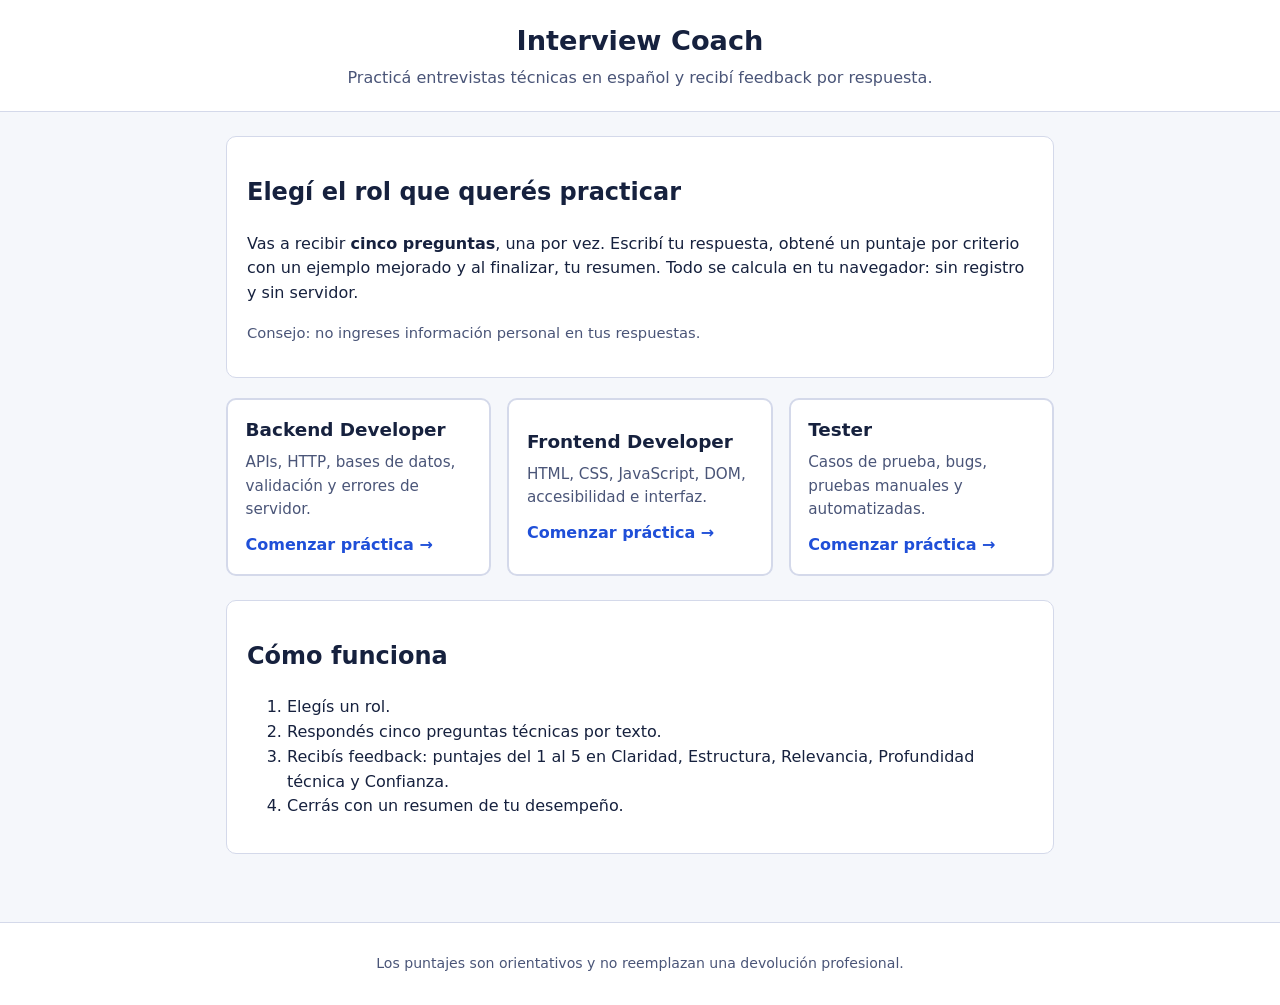
==== docs/quiz.html @ 04c26b7a "Organizar Archivos3" ====
<!DOCTYPE html>
<html lang="es-AR">
<head>
  <meta charset="UTF-8">
  <meta name="viewport" content="width=device-width, initial-scale=1.0">
  <title>Práctica — Interview Coach</title>
  <link rel="stylesheet" href="css/style.css">
</head>
<body>
  <a class="skip-link" href="#main">Saltar al contenido</a>

  <header class="site-header">
    <p class="crumb"><a href="index.html">← Volver al inicio</a></p>
    <p class="role-tag" id="role-name">Cargando…</p>
    <p class="progress" id="progress">Pregunta 1 de 5</p>
    <div class="progress-track" aria-hidden="true">
      <div class="progress-bar" id="progress-bar"></div>
    </div>
  </header>

  <main id="main" class="container">
    <p id="live-region" class="visually-hidden" role="status" aria-live="polite"></p>

    <section class="question-box" aria-labelledby="question-text">
      <h2 id="question-text">Preparando pregunta…</h2>
    </section>

    <form id="answer-form" novalidate>
      <label for="answer-text">Tu respuesta</label>
      <textarea id="answer-text" name="answer" rows="7"
        placeholder="Escribí tu respuesta con ejemplos y detalles…"
        aria-describedby="form-error"></textarea>
      <p id="form-error" class="error" role="alert" hidden></p>
      <div class="actions">
        <button type="submit" class="btn primary">Enviar respuesta</button>
        <button type="button" class="btn ghost" id="exit-btn">Salir de la práctica</button>
      </div>
    </form>

    <section id="feedback" aria-labelledby="feedback-title" hidden></section>

    <div class="actions">
      <button type="button" class="btn primary" id="next-btn" hidden>Siguiente pregunta →</button>
    </div>
  </main>

  <footer class="site-footer">
    <p>Los puntajes son orientativos y no reemplazan una devolución profesional.</p>
  </footer>

  <script src="js/data.js"></script>
  <script src="js/utils.js"></script>
  <script src="js/app.js"></script>
</body>
</html>
---- docs/css/style.css ----
/* Interview Coach — estilos responsive, alto contraste y foco visible */
:root {
  --bg: #f5f7fb;
  --surface: #ffffff;
  --ink: #16213e;
  --muted: #4a5578;
  --brand: #1f4fd8;
  --brand-dark: #163aa3;
  --ok: #0f7b4f;
  --warn: #8a5a00;
  --error: #b3261e;
  --border: #d4d9ea;
  --radius: 10px;
}

* { box-sizing: border-box; }

body {
  margin: 0;
  font-family: system-ui, -apple-system, "Segoe UI", Roboto, sans-serif;
  color: var(--ink);
  background: var(--bg);
  line-height: 1.55;
}

.skip-link {
  position: absolute;
  left: -9999px;
  background: var(--brand);
  color: #fff;
  padding: 0.6rem 1rem;
  z-index: 10;
}
.skip-link:focus { left: 0; top: 0; }

:focus-visible {
  outline: 3px solid var(--brand);
  outline-offset: 2px;
}

.visually-hidden {
  position: absolute;
  width: 1px; height: 1px;
  margin: -1px; padding: 0;
  overflow: hidden;
  clip: rect(0 0 0 0);
  border: 0;
}

.site-header {
  background: var(--surface);
  border-bottom: 1px solid var(--border);
  padding: 1.25rem 1rem;
  text-align: center;
}

.site-header h1 { margin: 0 0 0.25rem; font-size: 1.7rem; }
.tagline { margin: 0; color: var(--muted); }
.crumb a { color: var(--brand); text-decoration: none; font-weight: 600; }
.role-tag {
  display: inline-block;
  margin: 0.4rem 0 0;
  background: var(--brand);
  color: #fff;
  padding: 0.25rem 0.8rem;
  border-radius: 999px;
  font-size: 0.9rem;
  font-weight: 600;
}
.progress { margin: 0.5rem 0 0.35rem; font-weight: 600; }

.progress-track {
  height: 8px;
  background: var(--border);
  border-radius: 999px;
  max-width: 480px;
  margin: 0 auto;
  overflow: hidden;
}
.progress-bar {
  height: 100%;
  width: 0;
  background: var(--brand);
  transition: width 0.3s ease;
}

.container {
  max-width: 860px;
  margin: 0 auto;
  padding: 1.5rem 1rem 3rem;
}

.intro, .how, .question-box, .overall, #feedback {
  background: var(--surface);
  border: 1px solid var(--border);
  border-radius: var(--radius);
  padding: 1.1rem 1.25rem;
  margin-bottom: 1.25rem;
}

.note { color: var(--muted); font-size: 0.92rem; }

.roles-grid {
  display: grid;
  grid-template-columns: repeat(auto-fit, minmax(230px, 1fr));
  gap: 1rem;
  margin-bottom: 1.5rem;
}

.role-card {
  display: block;
  width: 100%;
  text-align: left;
  background: var(--surface);
  border: 2px solid var(--border);
  border-radius: var(--radius);
  padding: 1rem 1.1rem;
  cursor: pointer;
  font: inherit;
  color: inherit;
  transition: border-color 0.15s, transform 0.15s;
}
.role-card:hover { border-color: var(--brand); transform: translateY(-2px); }
.role-card h2 { margin: 0 0 0.4rem; font-size: 1.15rem; }
.role-card p { margin: 0 0 0.7rem; color: var(--muted); font-size: 0.95rem; }
.role-cta { color: var(--brand); font-weight: 600; }

.question-box h2 { margin: 0; font-size: 1.25rem; line-height: 1.45; }

label { display: block; font-weight: 600; margin-bottom: 0.4rem; }

textarea {
  width: 100%;
  font: inherit;
  padding: 0.7rem 0.8rem;
  border: 2px solid var(--border);
  border-radius: var(--radius);
  resize: vertical;
  background: #fff;
  color: var(--ink);
}
textarea[aria-invalid="true"] { border-color: var(--error); }

.error { color: var(--error); font-weight: 600; margin: 0.5rem 0 0; }

.actions {
  display: flex;
  flex-wrap: wrap;
  gap: 0.7rem;
  margin-top: 1rem;
}

.btn {
  display: inline-block;
  font: inherit;
  font-weight: 600;
  padding: 0.65rem 1.2rem;
  border-radius: var(--radius);
  border: 2px solid transparent;
  cursor: pointer;
  text-decoration: none;
  text-align: center;
}
.btn.primary { background: var(--brand); color: #fff; }
.btn.primary:hover { background: var(--brand-dark); }
.btn.ghost { background: transparent; border-color: var(--border); color: var(--ink); }
.btn.ghost:hover { border-color: var(--brand); }

.big-score {
  font-size: 2.4rem;
  font-weight: 700;
  color: var(--brand);
  margin: 0.3rem 0;
}
.big-score span { font-size: 1.1rem; color: var(--muted); font-weight: 500; }

.rubric {
  width: 100%;
  border-collapse: collapse;
  margin: 0.8rem 0;
  font-size: 0.95rem;
}
.rubric caption { text-align: left; font-weight: 700; margin-bottom: 0.4rem; }
.rubric th, .rubric td {
  border: 1px solid var(--border);
  padding: 0.5rem 0.6rem;
  text-align: left;
  vertical-align: top;
}
.rubric thead th, .rubric tbody th { background: var(--bg); }
.score-cell { font-weight: 700; white-space: nowrap; }

.fb-columns {
  display: grid;
  grid-template-columns: repeat(auto-fit, minmax(250px, 1fr));
  gap: 1rem;
  margin: 1rem 0;
}
.fb-columns h4, .improved h4 { margin: 0 0 0.4rem; font-size: 1rem; }

.improved {
  background: var(--bg);
  border: 1px solid var(--border);
  border-left: 4px solid var(--ok);
  border-radius: var(--radius);
  padding: 0.9rem 1rem;
  margin-top: 1rem;
}
.improved p { margin: 0.4rem 0 0; }
.warn { color: var(--warn); font-size: 0.9rem; font-weight: 600; }

.disclaimer { color: var(--muted); font-size: 0.88rem; margin-top: 1.2rem; }

.result-list { list-style: none; padding: 0; margin: 0; }
.result-list li {
  display: flex;
  justify-content: space-between;
  gap: 1rem;
  background: var(--surface);
  border: 1px solid var(--border);
  border-radius: var(--radius);
  padding: 0.7rem 0.9rem;
  margin-bottom: 0.5rem;
}
.result-list .p { font-weight: 700; color: var(--brand); white-space: nowrap; }

.site-footer {
  text-align: center;
  color: var(--muted);
  font-size: 0.88rem;
  padding: 1rem;
  border-top: 1px solid var(--border);
  background: var(--surface);
}

@media (max-width: 560px) {
  .site-header h1 { font-size: 1.4rem; }
  .big-score { font-size: 2rem; }
  .result-list li { flex-direction: column; gap: 0.3rem; }
  .actions .btn { width: 100%; }
}
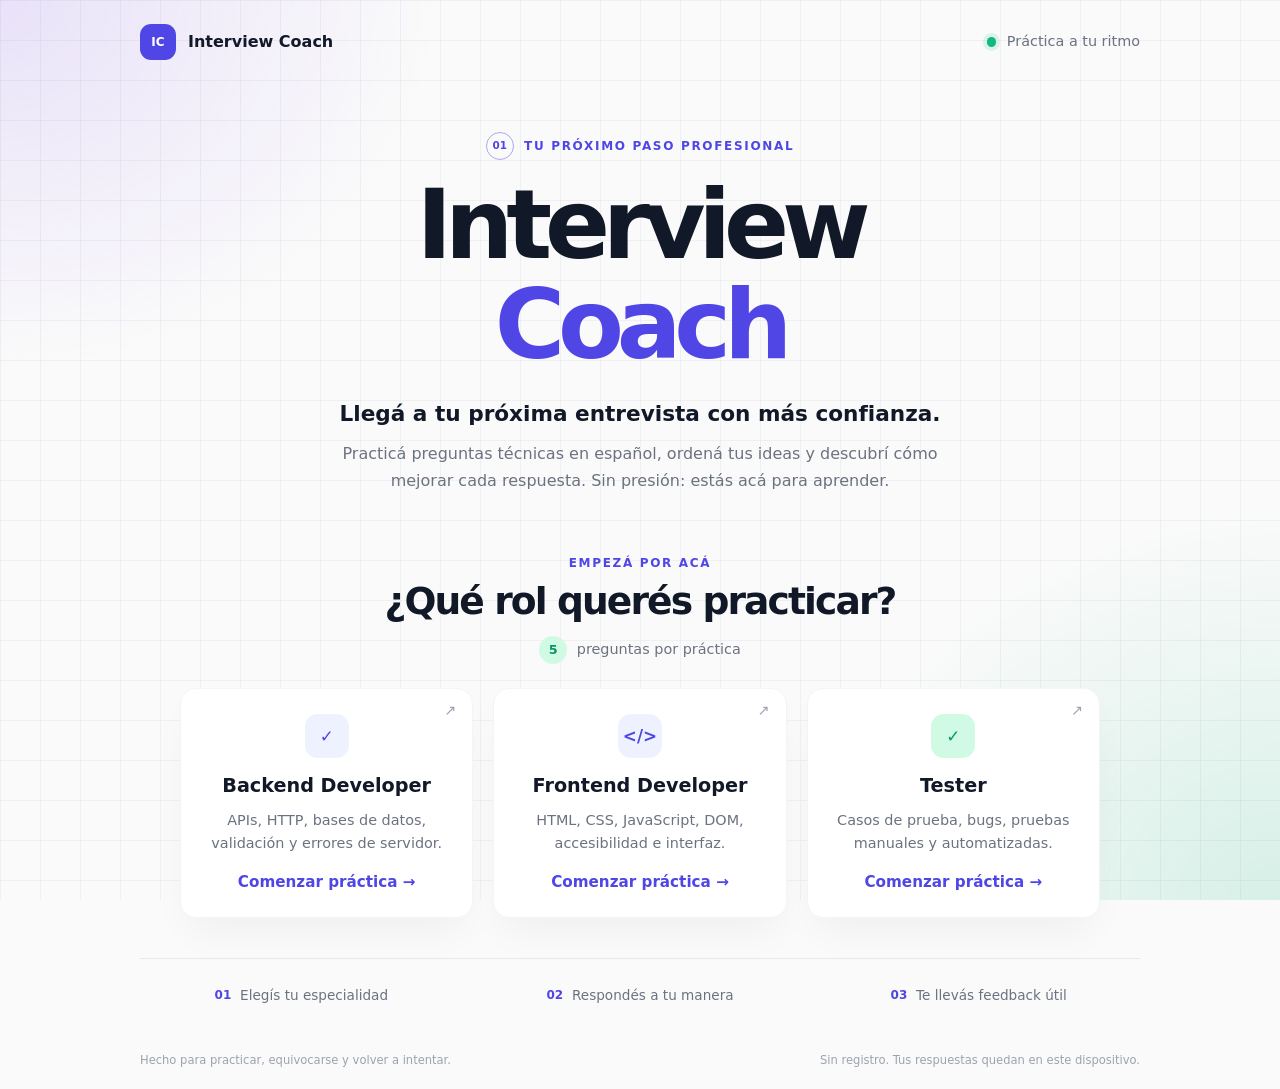
==== commit 970f728f: "Estilos" ====
--- a/docs/quiz.html
+++ b/docs/quiz.html
@@ -3,18 +3,483 @@
 <head>
   <meta charset="UTF-8">
   <meta name="viewport" content="width=device-width, initial-scale=1.0">
+  <meta name="theme-color" content="#FAFAFA">
+  <meta name="description" content="Practicá entrevistas técnicas y recibí feedback al instante.">
   <title>Práctica — Interview Coach</title>
-  <link rel="stylesheet" href="css/style.css">
+  <style>
+    :root {
+      color-scheme: light;
+      font-family: Inter, Roboto, system-ui, -apple-system, "Segoe UI", sans-serif;
+      color: #111827;
+      background: #FAFAFA;
+      font-synthesis: none;
+      text-rendering: optimizeLegibility;
+      -webkit-font-smoothing: antialiased;
+      -moz-osx-font-smoothing: grayscale;
+    }
+
+    *,
+    *::before,
+    *::after {
+      box-sizing: border-box;
+    }
+
+    html {
+      min-width: 320px;
+      min-height: 100%;
+      scroll-behavior: smooth;
+    }
+
+    body {
+      position: relative;
+      isolation: isolate;
+      display: flex;
+      min-height: 100vh;
+      min-height: 100svh;
+      flex-direction: column;
+      margin: 0;
+      background: #FAFAFA;
+      line-height: 1.5;
+    }
+
+    body::before,
+    body::after {
+      position: fixed;
+      inset: 0;
+      z-index: -1;
+      content: "";
+      pointer-events: none;
+    }
+
+    body::before {
+      background-image:
+        linear-gradient(to right, rgba(229, 231, 235, 0.55) 1px, transparent 1px),
+        linear-gradient(to bottom, rgba(229, 231, 235, 0.55) 1px, transparent 1px);
+      background-size: 40px 40px;
+    }
+
+    body::after {
+      background-image:
+        radial-gradient(ellipse 38rem 32rem at 0% 0%, rgba(139, 92, 246, 0.22), transparent 72%),
+        radial-gradient(ellipse 40rem 34rem at 100% 100%, rgba(16, 185, 129, 0.22), transparent 72%);
+    }
+
+    a,
+    button {
+      -webkit-tap-highlight-color: transparent;
+    }
+
+    button,
+    textarea {
+      font: inherit;
+    }
+
+    :focus-visible {
+      outline: 3px solid #4F46E5;
+      outline-offset: 4px;
+    }
+
+    [hidden] {
+      display: none !important;
+    }
+
+    .skip-link {
+      position: absolute;
+      top: 0.75rem;
+      left: -9999px;
+      z-index: 2;
+      padding: 0.65rem 1rem;
+      border-radius: 0.75rem;
+      background: #4F46E5;
+      color: #fff;
+      font-weight: 700;
+    }
+
+    .skip-link:focus {
+      left: 0.75rem;
+    }
+
+    .site-header {
+      width: 100%;
+      border-bottom: 1px solid rgba(148, 163, 184, 0.2);
+    }
+
+    .header-inner {
+      display: grid;
+      width: min(100% - 3rem, 1000px);
+      grid-template-columns: minmax(0, 1fr) auto minmax(0, 1fr);
+      align-items: center;
+      margin: 0 auto;
+      padding: 1.25rem 0;
+    }
+
+    .crumb {
+      justify-self: start;
+      margin: 0;
+    }
+
+    .crumb a,
+    .btn {
+      display: inline-flex;
+      min-height: 2.75rem;
+      align-items: center;
+      justify-content: center;
+      border: 1px solid #E2E8F0;
+      border-radius: 999px;
+      background: #fff;
+      color: #1E293B;
+      font-size: 0.9rem;
+      font-weight: 600;
+      text-decoration: none;
+      transition: background-color 160ms ease, border-color 160ms ease, transform 160ms ease;
+    }
+
+    .crumb a {
+      padding: 0.55rem 1rem;
+    }
+
+    .crumb a:hover,
+    .btn.ghost:hover {
+      border-color: #CBD5E1;
+      background: #F8FAFC;
+    }
+
+    .progress-summary {
+      grid-column: 2;
+      grid-row: 1;
+      min-width: min(17rem, 42vw);
+      text-align: center;
+    }
+
+    .role-tag {
+      display: inline-block;
+      margin: 0;
+      padding: 0.25rem 0.8rem;
+      border-radius: 999px;
+      background: #EEF2FF;
+      color: #4F46E5;
+      font-size: 0.8rem;
+      font-weight: 600;
+    }
+
+    .progress {
+      margin: 0.35rem 0 0.45rem;
+      color: #1E293B;
+      font-size: 0.95rem;
+      font-weight: 700;
+    }
+
+    .progress-track {
+      width: 100%;
+      height: 4px;
+      overflow: hidden;
+      border-radius: 999px;
+      background: #E2E8F0;
+    }
+
+    .progress-bar {
+      width: 0;
+      height: 100%;
+      border-radius: inherit;
+      background: #4F46E5;
+      transition: width 300ms ease;
+    }
+
+    .container {
+      display: flex;
+      width: min(100% - 2rem, 800px);
+      flex: 1;
+      flex-direction: column;
+      align-items: center;
+      justify-content: center;
+      gap: clamp(1.25rem, 3vh, 2rem);
+      margin: 0 auto;
+      padding: clamp(2rem, 6vh, 4rem) 0;
+    }
+
+    .question-box {
+      width: 100%;
+      padding: clamp(1.5rem, 4vw, 2.5rem) clamp(1.5rem, 6vw, 4rem);
+      border: 1px solid rgba(226, 232, 240, 0.8);
+      border-radius: 999px;
+      background: #fff;
+      box-shadow: 0 10px 30px rgba(15, 23, 42, 0.045);
+      text-align: center;
+    }
+
+    .question-box h2 {
+      margin: 0;
+      color: #111827;
+      font-size: clamp(1.15rem, 2.5vw, 1.35rem);
+      font-weight: 700;
+      line-height: 1.5;
+    }
+
+    #answer-form,
+    #feedback {
+      width: 100%;
+      padding: clamp(1.25rem, 4vw, 2rem);
+      border: 1px solid rgba(226, 232, 240, 0.85);
+      border-radius: 1rem;
+      background: #fff;
+      box-shadow: 0 14px 40px rgba(15, 23, 42, 0.065);
+    }
+
+    #answer-form > label {
+      display: block;
+      margin-bottom: 1rem;
+      color: #1E293B;
+      font-weight: 600;
+      text-align: center;
+    }
+
+    #answer-text {
+      display: block;
+      width: 100%;
+      min-height: 14rem;
+      resize: vertical;
+      padding: 1rem 1.1rem;
+      border: 1px solid #E2E8F0;
+      border-radius: 0.75rem;
+      background: #fff;
+      color: #1E293B;
+      line-height: 1.6;
+      transition: border-color 160ms ease, box-shadow 160ms ease;
+    }
+
+    #answer-text::placeholder {
+      color: #94A3B8;
+    }
+
+    #answer-text:focus {
+      border-color: #4F46E5;
+      outline: none;
+      box-shadow: 0 0 0 3px rgba(79, 70, 229, 0.12);
+    }
+
+    #answer-text[aria-invalid="true"] {
+      border-color: #B91C1C;
+    }
+
+    .error {
+      margin: 0.65rem 0 0;
+      color: #B91C1C;
+      font-size: 0.9rem;
+    }
+
+    .actions {
+      display: flex;
+      flex-wrap: wrap;
+      align-items: center;
+      justify-content: center;
+      gap: 0.75rem;
+      margin-top: 1.35rem;
+    }
+
+    .btn {
+      padding: 0.7rem 1.25rem;
+      cursor: pointer;
+    }
+
+    .btn:hover {
+      transform: translateY(-1px);
+    }
+
+    .btn.primary {
+      border-color: #4F46E5;
+      background: #4F46E5;
+      color: #fff;
+    }
+
+    .btn.primary:hover {
+      border-color: #4338CA;
+      background: #4338CA;
+    }
+
+    #next-btn {
+      min-height: 3rem;
+      padding-inline: 1.5rem;
+    }
+
+    #feedback h3 {
+      margin: 0 0 0.5rem;
+      color: #1E293B;
+      text-align: center;
+    }
+
+    .big-score {
+      margin: 0 0 1rem;
+      color: #4F46E5;
+      font-size: 1.5rem;
+      font-weight: 700;
+      text-align: center;
+    }
+
+    .big-score span,
+    .big-score strong {
+      color: #64748B;
+      font-size: 0.9rem;
+    }
+
+    .rubric {
+      width: 100%;
+      border-collapse: collapse;
+      font-size: 0.9rem;
+    }
+
+    .rubric caption {
+      margin-bottom: 0.5rem;
+      color: #334155;
+      font-weight: 600;
+      text-align: left;
+    }
+
+    .rubric th,
+    .rubric td {
+      padding: 0.65rem 0.5rem;
+      border-bottom: 1px solid #E2E8F0;
+      text-align: left;
+    }
+
+    .rubric th {
+      color: #334155;
+    }
+
+    .score-cell {
+      color: #4F46E5;
+      font-weight: 700;
+      white-space: nowrap;
+    }
+
+    .fb-columns {
+      display: grid;
+      grid-template-columns: repeat(2, minmax(0, 1fr));
+      gap: 1.5rem;
+      margin-top: 1rem;
+    }
+
+    .fb-columns h4,
+    .improved h4 {
+      margin: 0.75rem 0 0.35rem;
+      color: #1E293B;
+    }
+
+    .fb-columns ul {
+      margin: 0;
+      padding-left: 1.25rem;
+      color: #475569;
+    }
+
+    .improved {
+      margin-top: 1rem;
+      padding: 1rem;
+      border: 1px solid rgba(79, 70, 229, 0.18);
+      border-left: 3px solid #4F46E5;
+      border-radius: 0.75rem;
+      background: rgba(238, 242, 255, 0.38);
+      box-shadow: 0 4px 14px rgba(79, 70, 229, 0.045);
+    }
+
+    .improved p {
+      margin: 0.5rem 0 0;
+      color: #475569;
+    }
+
+    .improved .warn,
+    .disclaimer {
+      color: #64748B;
+      font-size: 0.85rem;
+    }
+
+    .disclaimer {
+      margin: 1rem 0 0;
+    }
+
+    .visually-hidden {
+      position: absolute;
+      width: 1px;
+      height: 1px;
+      overflow: hidden;
+      clip: rect(0, 0, 0, 0);
+      white-space: nowrap;
+      clip-path: inset(50%);
+    }
+
+    .site-footer {
+      padding: 0 1rem 1.25rem;
+      color: #64748B;
+      font-size: 0.8rem;
+      text-align: center;
+    }
+
+    .site-footer p {
+      margin: 0;
+    }
+
+    @media (max-width: 620px) {
+      .header-inner {
+        width: min(100% - 2rem, 1000px);
+        grid-template-columns: 1fr;
+        justify-items: center;
+        gap: 0.75rem;
+      }
+
+      .crumb,
+      .progress-summary {
+        grid-column: 1;
+      }
+
+      .crumb {
+        justify-self: center;
+      }
+
+      .progress-summary {
+        grid-row: 2;
+        width: min(100%, 20rem);
+      }
+
+      .container {
+        justify-content: flex-start;
+        padding-top: 2rem;
+      }
+
+      .question-box {
+        border-radius: 1.5rem;
+      }
+
+      #answer-text {
+        min-height: 12rem;
+      }
+
+      .fb-columns {
+        grid-template-columns: 1fr;
+        gap: 0.5rem;
+      }
+    }
+
+    @media (prefers-reduced-motion: reduce) {
+      *,
+      *::before,
+      *::after {
+        scroll-behavior: auto !important;
+        transition-duration: 0.01ms !important;
+      }
+    }
+  </style>
 </head>
 <body>
   <a class="skip-link" href="#main">Saltar al contenido</a>
 
   <header class="site-header">
-    <p class="crumb"><a href="index.html">← Volver al inicio</a></p>
-    <p class="role-tag" id="role-name">Cargando…</p>
-    <p class="progress" id="progress">Pregunta 1 de 5</p>
-    <div class="progress-track" aria-hidden="true">
-      <div class="progress-bar" id="progress-bar"></div>
+    <div class="header-inner">
+      <p class="crumb"><a href="index.html">← Volver al inicio</a></p>
+      <div class="progress-summary">
+        <p class="role-tag" id="role-name">Backend Developer</p>
+        <p class="progress" id="progress">Pregunta 1 de 5</p>
+        <div class="progress-track" aria-hidden="true">
+          <div class="progress-bar" id="progress-bar"></div>
+        </div>
+      </div>
     </div>
   </header>
 
@@ -22,13 +487,13 @@
     <p id="live-region" class="visually-hidden" role="status" aria-live="polite"></p>
 
     <section class="question-box" aria-labelledby="question-text">
-      <h2 id="question-text">Preparando pregunta…</h2>
+      <h2 id="question-text">¿Qué es una API REST y cómo la diferencias de otros tipos de APIs?</h2>
     </section>
 
     <form id="answer-form" novalidate>
       <label for="answer-text">Tu respuesta</label>
       <textarea id="answer-text" name="answer" rows="7"
-        placeholder="Escribí tu respuesta con ejemplos y detalles…"
+        placeholder="Escribí tu respuesta con ejemplos y detalles..."
         aria-describedby="form-error"></textarea>
       <p id="form-error" class="error" role="alert" hidden></p>
       <div class="actions">
@@ -37,7 +502,7 @@
       </div>
     </form>
 
-    <section id="feedback" aria-labelledby="feedback-title" hidden></section>
+    <section id="feedback" aria-label="Feedback de tu respuesta" hidden></section>
 
     <div class="actions">
       <button type="button" class="btn primary" id="next-btn" hidden>Siguiente pregunta →</button>
